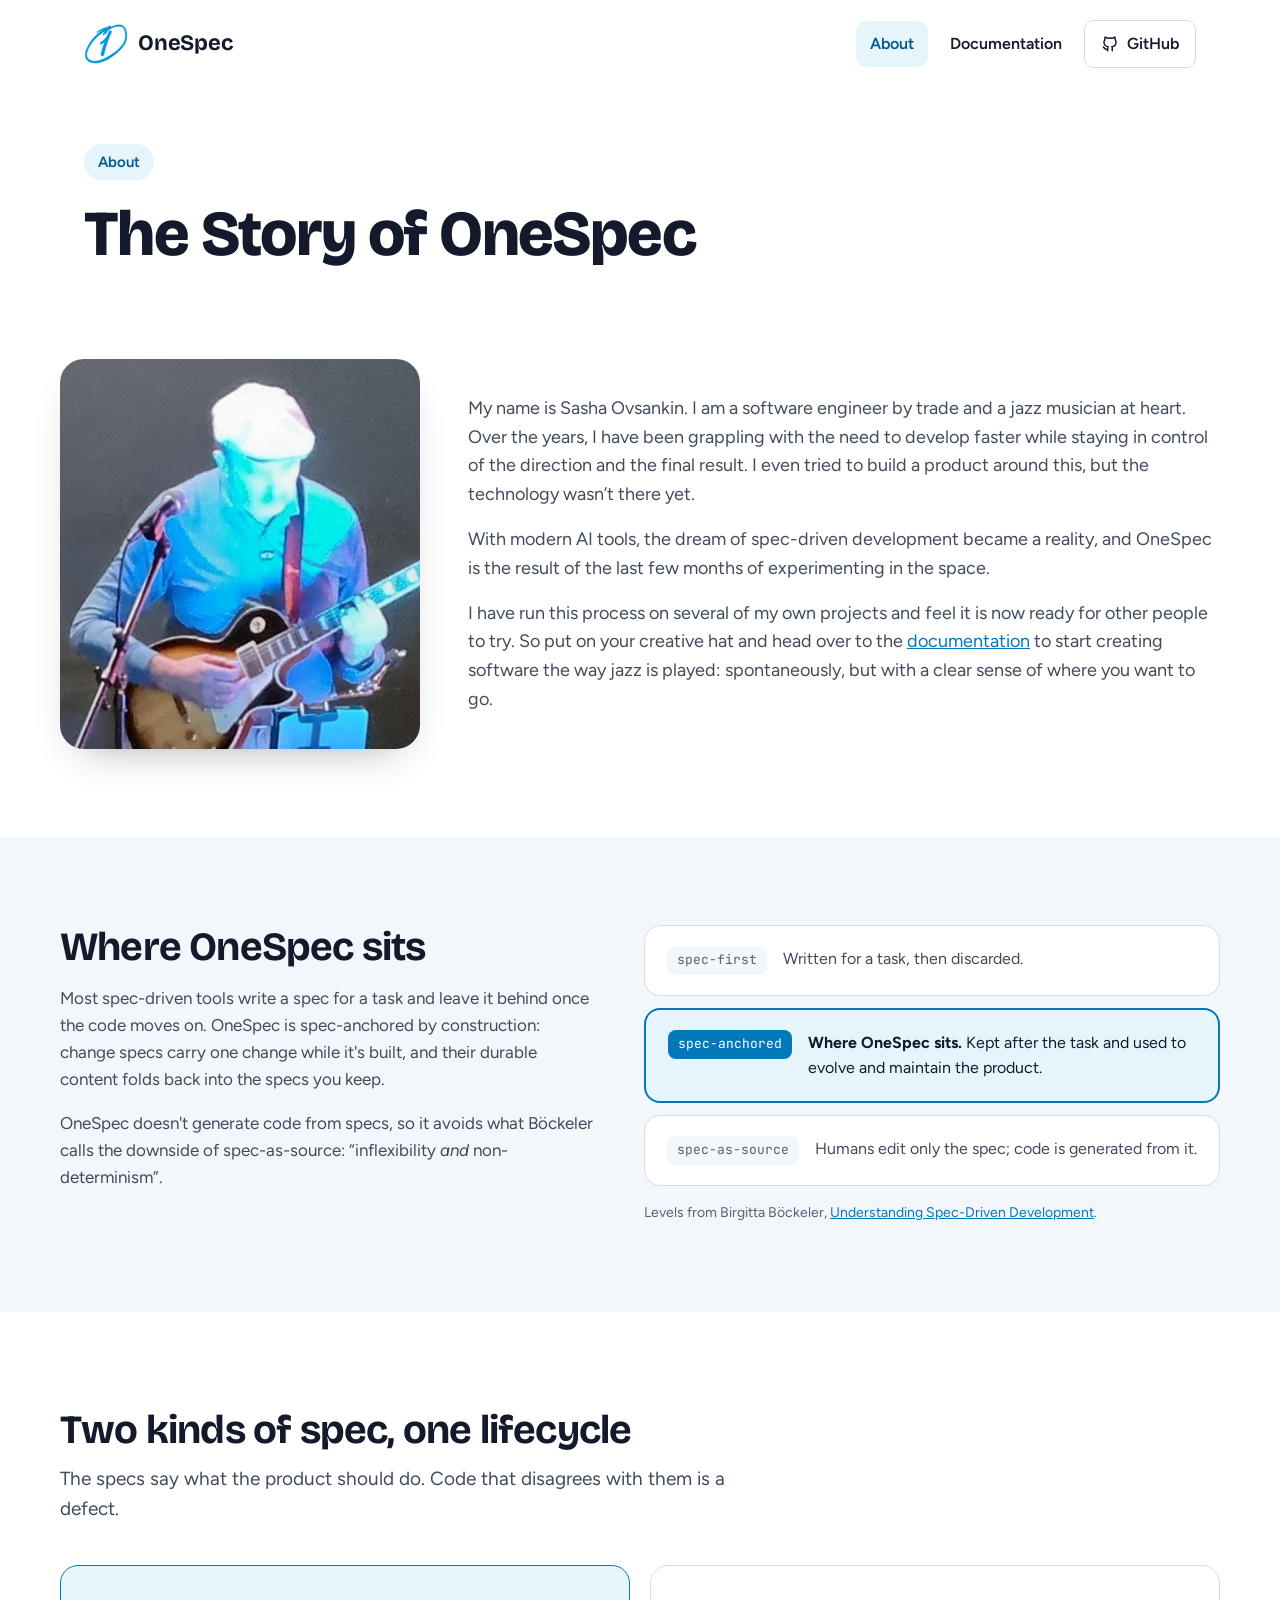
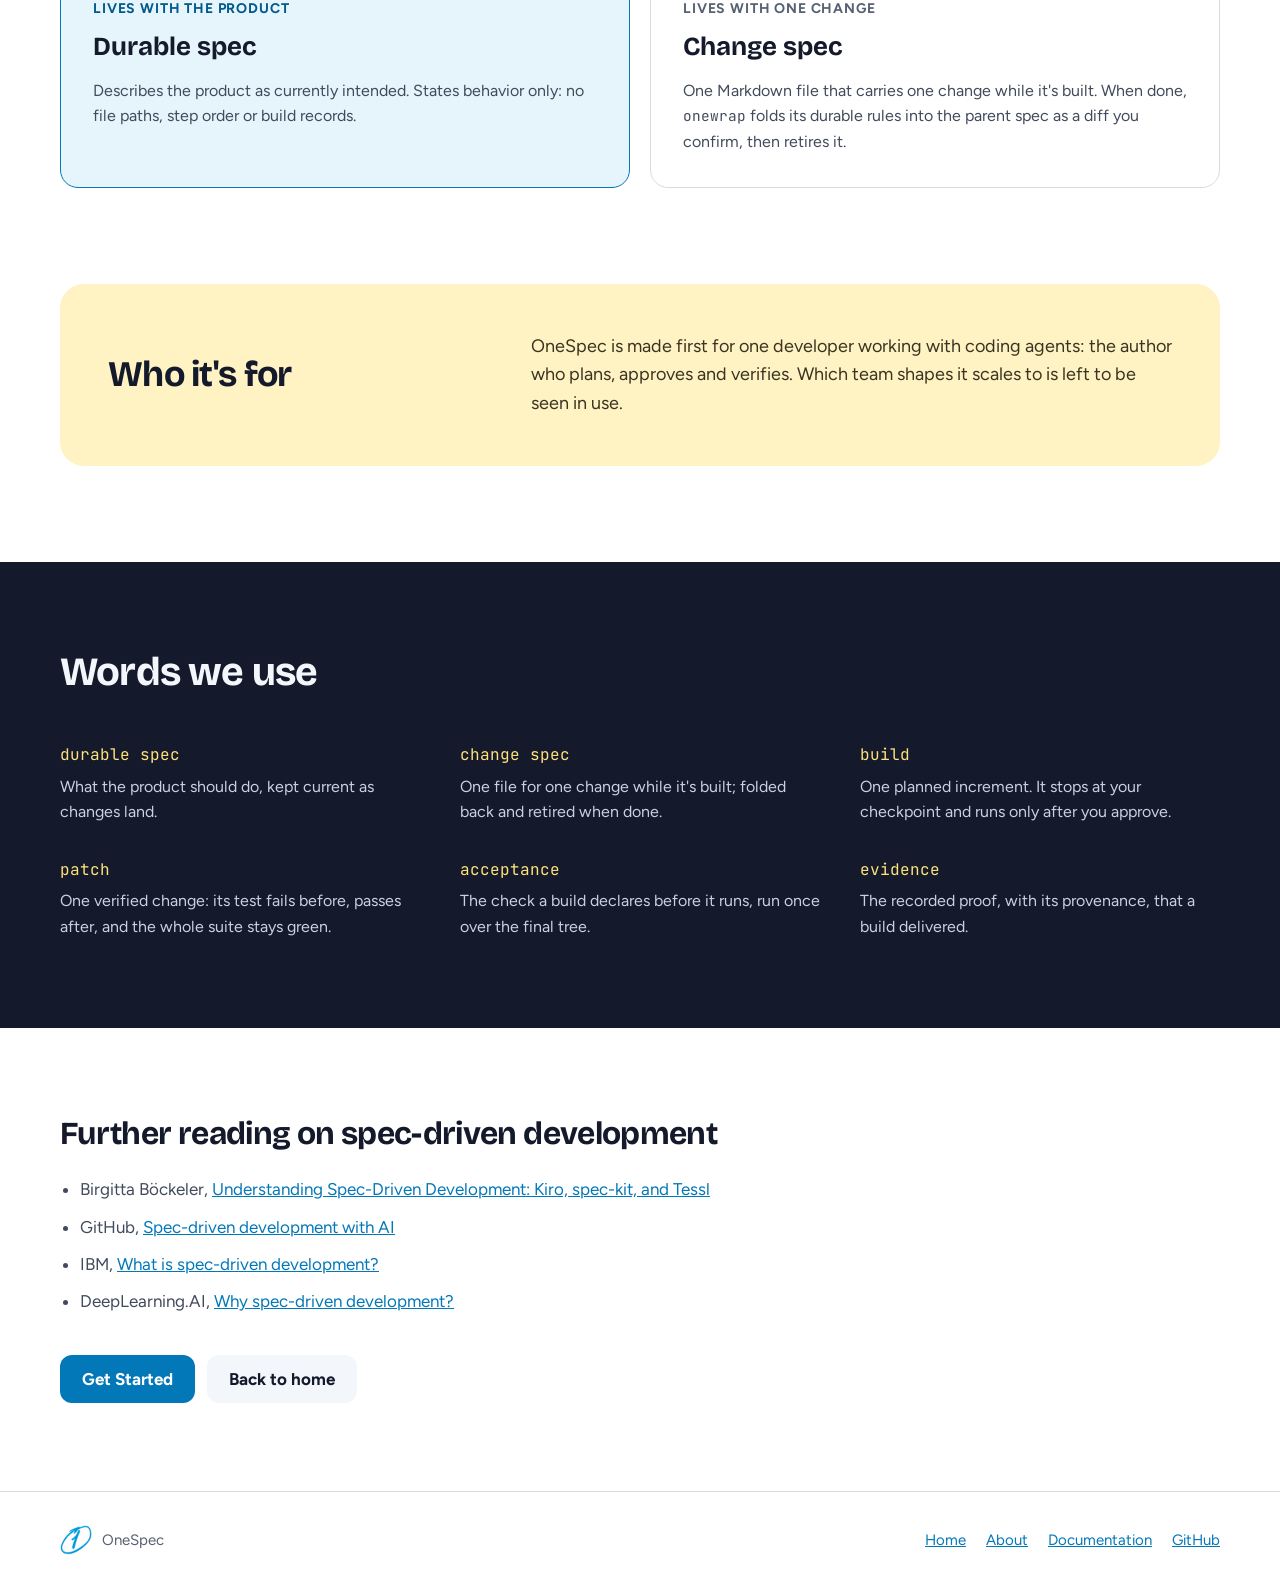
==== about.html @ 34f8f8b8 "Mark onespec/www as a subtree prefix git-subtree-dir: onespec/www" ====
<!doctype html>
<html lang="en">
<head>
<meta charset="utf-8">
<meta name="viewport" content="width=device-width, initial-scale=1">
<title>About — OneSpec</title>
<meta name="description" content="OneSpec is a lightweight spec-driven development toolkit for developers working with coding agents.">
<link rel="icon" href="assets/onespec-logo.svg" type="image/svg+xml">
<link rel="icon" href="favicon.ico" sizes="any">
<link rel="preconnect" href="https://fonts.googleapis.com">
<link href="https://fonts.googleapis.com/css2?family=Bricolage+Grotesque:opsz,wght@12..96,600;12..96,700;12..96,800&amp;family=Figtree:wght@400;500;600;700&amp;family=JetBrains+Mono:wght@500&amp;display=swap" rel="stylesheet">
<style>
body{margin:0;background:#FFFFFF;color:#141A2B;font-family:'Figtree',system-ui,sans-serif;-webkit-font-smoothing:antialiased}
a{color:#0278B8}a:hover{color:#015A8C}
code{font-family:'JetBrains Mono',ui-monospace,monospace;font-size:.9em}
</style>
</head>
<body>
<div style="width: 100%; background: #FFFFFF; font-family: 'Figtree', system-ui, sans-serif; color: #141A2B; font-size: 17px; line-height: 1.6">

<!-- Nav -->
<header style="max-width: 1160px; margin: 0 auto; padding: 20px 24px; box-sizing: border-box; display: flex; flex-wrap: wrap; align-items: center; justify-content: space-between; gap: 16px">
<a href="index.html" style="display: flex; align-items: center; gap: 10px; text-decoration: none; color: #141A2B">
<img src="assets/onespec-logo.svg" alt="" width="44" height="44" style="display: block; width: 44px; height: 44px">
<span style="font-family: 'Bricolage Grotesque', sans-serif; font-weight: 700; font-size: 22px; letter-spacing: -0.01em">OneSpec</span>
</a>
<nav aria-label="Main" style="display: flex; flex-wrap: wrap; align-items: center; gap: 8px">
<a href="about.html" aria-current="page" style="padding: 10px 14px; border-radius: 10px; text-decoration: none; color: #015A8C; background: #E6F4FC; font-weight: 600; font-size: 16px">About</a>
<a href="https://github.com/1spec-driven/onespec/blob/main/docs/user.md" style="padding: 10px 14px; border-radius: 10px; text-decoration: none; color: #141A2B; font-weight: 600; font-size: 16px">Documentation</a>
<a href="https://github.com/1spec-driven/onespec" style="display: inline-flex; align-items: center; gap: 8px; padding: 10px 16px; border-radius: 10px; border: 1.5px solid #D6DCE6; text-decoration: none; color: #141A2B; font-weight: 600; font-size: 16px"><svg aria-hidden="true" width="18" height="18" viewBox="0 0 24 24" fill="none" stroke="currentColor" stroke-width="2" stroke-linecap="round" stroke-linejoin="round"><path d="M9 19c-4.3 1.4-4.3-2.5-6-3m12 5v-3.5c0-1 .1-1.4-.5-2 2.8-.3 5.5-1.4 5.5-6a4.6 4.6 0 0 0-1.3-3.2 4.2 4.2 0 0 0-.1-3.2s-1.1-.3-3.5 1.3a12.3 12.3 0 0 0-6.2 0C6.5 2.8 5.4 3.1 5.4 3.1a4.2 4.2 0 0 0-.1 3.2A4.6 4.6 0 0 0 4 9.5c0 4.6 2.7 5.7 5.5 6-.6.6-.6 1.2-.5 2V21"></path></svg>GitHub</a>
</nav>
</header>

<!-- Intro -->
<section style="max-width: 1160px; margin: 0 auto; padding: 56px 24px 72px; box-sizing: border-box">
<p style="margin: 0 0 20px; display: inline-block; padding: 6px 14px; border-radius: 999px; background: #E6F4FC; color: #015A8C; font-weight: 600; font-size: 15px">About</p>
<h1 style="margin: 0 0 20px; max-width: 16em; font-family: 'Bricolage Grotesque', sans-serif; font-weight: 800; font-size: clamp(40px, 5.2vw, 64px); line-height: 1.05; letter-spacing: -0.025em">The Story of OneSpec</h1>

</section>

<!-- Author -->
<section style="padding: 0 24px 88px">
<div style="max-width: 1160px; margin: 0 auto; display: flex; flex-wrap: wrap; gap: 48px; align-items: center">
<img src="assets/sasha.jpg" alt="Sasha Ovsankin playing guitar on stage" style="flex: 0 1 360px; width: 360px; max-width: 100%; aspect-ratio: 454 / 492; object-fit: cover; border-radius: 24px; box-shadow: 0 18px 40px -24px rgba(20, 26, 43, 0.45)">
<div style="flex: 1 1 420px; min-width: 0">


<p style="margin: 0 0 16px; color: #414B5C; font-size: 18px">My name is Sasha Ovsankin. I am a software engineer by trade and a jazz musician at heart. Over the years, I have been grappling with the need to develop faster while staying in control of the direction and the final result. I even tried to build a product around this, but the technology wasn’t there yet.</p>
<p style="margin: 0 0 16px; color: #414B5C; font-size: 18px">With modern AI tools, the dream of spec-driven development became a reality, and OneSpec is the result of the last few months of experimenting in the space.</p>
<p style="margin: 0; color: #414B5C; font-size: 18px">I have run this process on several of my own projects and feel it is now ready for other people to try. So put on your creative hat and head over to the <a href="https://github.com/1spec-driven/onespec/blob/main/docs/user.md">documentation</a> to start creating software the way jazz is played: spontaneously, but with a clear sense of where you want to go.</p>
</div>
</div>
</section>

<!-- Where it sits -->
<section style="background: #F3F6FB; padding: 88px 24px">
<div style="max-width: 1160px; margin: 0 auto; display: flex; flex-wrap: wrap; gap: 48px">
<div style="flex: 1 1 380px; min-width: 0">
<h2 style="margin: 0 0 16px; font-family: 'Bricolage Grotesque', sans-serif; font-weight: 700; font-size: clamp(30px, 3.6vw, 40px); line-height: 1.1; letter-spacing: -0.02em">Where OneSpec sits</h2>
<p style="margin: 0 0 16px; color: #414B5C">Most spec-driven tools write a spec for a task and leave it behind once the code moves on. OneSpec is spec-anchored by construction: change specs carry one change while it's built, and their durable content folds back into the specs you keep.</p>
<p style="margin: 0; color: #414B5C">OneSpec doesn't generate code from specs, so it avoids what Böckeler calls the downside of spec-as-source: “inflexibility <i>and</i> non-determinism”.</p>
</div>
<div style="flex: 1 1 420px; min-width: 0; display: flex; flex-direction: column; gap: 12px">
<div style="display: flex; gap: 16px; align-items: flex-start; padding: 20px 22px; border-radius: 16px; border: 1.5px solid #D6DCE6; background: #FFFFFF">
<span style="flex: none; font-family: 'JetBrains Mono', monospace; font-size: 13px; padding: 4px 10px; border-radius: 8px; background: #F3F6FB; color: #576174">spec-first</span>
<p style="margin: 0; font-size: 16px; color: #414B5C">Written for a task, then discarded.</p>
</div>
<div style="display: flex; gap: 16px; align-items: flex-start; padding: 20px 22px; border-radius: 16px; border: 2px solid #0278B8; background: #E6F4FC">
<span style="flex: none; font-family: 'JetBrains Mono', monospace; font-size: 13px; padding: 4px 10px; border-radius: 8px; background: #0278B8; color: #FFFFFF">spec-anchored</span>
<p style="margin: 0; font-size: 16px; color: #141A2B"><b>Where OneSpec sits.</b> Kept after the task and used to evolve and maintain the product.</p>
</div>
<div style="display: flex; gap: 16px; align-items: flex-start; padding: 20px 22px; border-radius: 16px; border: 1.5px solid #D6DCE6; background: #FFFFFF">
<span style="flex: none; font-family: 'JetBrains Mono', monospace; font-size: 13px; padding: 4px 10px; border-radius: 8px; background: #F3F6FB; color: #576174">spec-as-source</span>
<p style="margin: 0; font-size: 16px; color: #414B5C">Humans edit only the spec; code is generated from it.</p>
</div>
<p style="margin: 4px 0 0; font-size: 14px; color: #576174">Levels from Birgitta Böckeler, <a href="https://martinfowler.com/articles/exploring-gen-ai/sdd-3-tools.html">Understanding Spec-Driven Development</a>.</p>
</div>
</div>
</section>

<!-- Two kinds of spec -->
<section style="padding: 96px 24px">
<div style="max-width: 1160px; margin: 0 auto">
<h2 style="margin: 0 0 12px; font-family: 'Bricolage Grotesque', sans-serif; font-weight: 700; font-size: clamp(30px, 3.6vw, 40px); line-height: 1.1; letter-spacing: -0.02em">Two kinds of spec, one lifecycle</h2>
<p style="margin: 0 0 40px; max-width: 38em; color: #414B5C; font-size: 19px">The specs say what the product should do. Code that disagrees with them is a defect.</p>
<div style="display: grid; grid-template-columns: repeat(auto-fit, minmax(300px, 1fr)); gap: 20px">
<div style="border-radius: 18px; padding: 32px; background: #E6F4FC; border: 1.5px solid #0278B8">
<p style="margin: 0 0 6px; font-weight: 700; font-size: 14px; letter-spacing: 0.06em; text-transform: uppercase; color: #015A8C">Lives with the product</p>
<h3 style="margin: 0 0 10px; font-family: 'Bricolage Grotesque', sans-serif; font-size: 26px">Durable spec</h3>
<p style="margin: 0; color: #414B5C; font-size: 16px">Describes the product as currently intended. States behavior only: no file paths, step order or build records.</p>
</div>
<div style="border-radius: 18px; padding: 32px; background: #FFFFFF; border: 1.5px solid #D6DCE6">
<p style="margin: 0 0 6px; font-weight: 700; font-size: 14px; letter-spacing: 0.06em; text-transform: uppercase; color: #576174">Lives with one change</p>
<h3 style="margin: 0 0 10px; font-family: 'Bricolage Grotesque', sans-serif; font-size: 26px">Change spec</h3>
<p style="margin: 0; color: #414B5C; font-size: 16px">One Markdown file that carries one change while it's built. When done, <code>onewrap</code> folds its durable rules into the parent spec as a diff you confirm, then retires it.</p>
</div>
</div>
</div>
</section>

<!-- Who it's for -->
<section style="padding: 0 24px 96px">
<div style="max-width: 1160px; margin: 0 auto; border-radius: 24px; background: #FFF3C4; padding: 48px; box-sizing: border-box; display: flex; flex-wrap: wrap; gap: 32px; align-items: center">
<div style="flex: 1 1 280px; min-width: 0">
<h2 style="margin: 0; font-family: 'Bricolage Grotesque', sans-serif; font-weight: 700; font-size: clamp(28px, 3.2vw, 36px); line-height: 1.15; letter-spacing: -0.02em">Who it's for</h2>
</div>
<p style="flex: 2 1 420px; min-width: 0; margin: 0; font-size: 18px; color: #3A3320">OneSpec is made first for one developer working with coding agents: the author who plans, approves and verifies. Which team shapes it scales to is left to be seen in use.</p>
</div>
</section>

<!-- Glossary -->
<section style="background: #141A2B; color: #F3F6FB; padding: 88px 24px">
<div style="max-width: 1160px; margin: 0 auto">
<h2 style="margin: 0 0 48px; font-family: 'Bricolage Grotesque', sans-serif; font-weight: 700; font-size: clamp(30px, 3.6vw, 40px); line-height: 1.1; letter-spacing: -0.02em">Words we use</h2>
<dl style="margin: 0; display: grid; grid-template-columns: repeat(auto-fit, minmax(300px, 1fr)); gap: 32px 40px">
<div>
<dt style="margin: 0 0 6px; font-family: 'JetBrains Mono', monospace; font-size: 16px; color: #FFE27A">durable spec</dt>
<dd style="margin: 0; font-size: 16px; color: #C9D1DE">What the product should do, kept current as changes land.</dd>
</div>
<div>
<dt style="margin: 0 0 6px; font-family: 'JetBrains Mono', monospace; font-size: 16px; color: #FFE27A">change spec</dt>
<dd style="margin: 0; font-size: 16px; color: #C9D1DE">One file for one change while it's built; folded back and retired when done.</dd>
</div>
<div>
<dt style="margin: 0 0 6px; font-family: 'JetBrains Mono', monospace; font-size: 16px; color: #FFE27A">build</dt>
<dd style="margin: 0; font-size: 16px; color: #C9D1DE">One planned increment. It stops at your checkpoint and runs only after you approve.</dd>
</div>
<div>
<dt style="margin: 0 0 6px; font-family: 'JetBrains Mono', monospace; font-size: 16px; color: #FFE27A">patch</dt>
<dd style="margin: 0; font-size: 16px; color: #C9D1DE">One verified change: its test fails before, passes after, and the whole suite stays green.</dd>
</div>
<div>
<dt style="margin: 0 0 6px; font-family: 'JetBrains Mono', monospace; font-size: 16px; color: #FFE27A">acceptance</dt>
<dd style="margin: 0; font-size: 16px; color: #C9D1DE">The check a build declares before it runs, run once over the final tree.</dd>
</div>
<div>
<dt style="margin: 0 0 6px; font-family: 'JetBrains Mono', monospace; font-size: 16px; color: #FFE27A">evidence</dt>
<dd style="margin: 0; font-size: 16px; color: #C9D1DE">The recorded proof, with its provenance, that a build delivered.</dd>
</div>
</dl>
</div>
</section>

<!-- Further reading -->
<section style="padding: 88px 24px">
<div style="max-width: 1160px; margin: 0 auto">
<h2 style="margin: 0 0 24px; font-family: 'Bricolage Grotesque', sans-serif; font-weight: 700; font-size: clamp(26px, 3vw, 32px); line-height: 1.15; letter-spacing: -0.02em">Further reading on spec-driven development</h2>
<ul style="margin: 0 0 40px; padding-left: 20px; display: flex; flex-direction: column; gap: 10px; color: #414B5C">
<li>Birgitta Böckeler, <a href="https://martinfowler.com/articles/exploring-gen-ai/sdd-3-tools.html">Understanding Spec-Driven Development: Kiro, spec-kit, and Tessl</a></li>
<li>GitHub, <a href="https://github.blog/ai-and-ml/generative-ai/spec-driven-development-with-ai-get-started-with-a-new-open-source-toolkit/">Spec-driven development with AI</a></li>
<li>IBM, <a href="https://www.ibm.com/think/topics/spec-driven-development">What is spec-driven development?</a></li>
<li>DeepLearning.AI, <a href="https://learn.deeplearning.ai/courses/spec-driven-development-with-coding-agents/lesson/9i8xmt/why-spec%E2%88%92driven-development%3F">Why spec-driven development?</a></li>
</ul>
<div style="display: flex; flex-wrap: wrap; gap: 12px">
<a href="https://github.com/1spec-driven/onespec" style="display: inline-flex; align-items: center; min-height: 48px; padding: 0 22px; border-radius: 12px; background: #0278B8; color: #FFFFFF; text-decoration: none; font-weight: 700; font-size: 17px">Get Started</a>
<a href="index.html" style="display: inline-flex; align-items: center; min-height: 48px; padding: 0 22px; border-radius: 12px; background: #F3F6FB; color: #141A2B; text-decoration: none; font-weight: 700; font-size: 17px">Back to home</a>
</div>
</div>
</section>

<!-- Footer -->
<footer style="border-top: 1.5px solid #D6DCE6; padding: 32px 24px">
<div style="max-width: 1160px; margin: 0 auto; display: flex; flex-wrap: wrap; align-items: center; justify-content: space-between; gap: 16px; font-size: 15px; color: #576174">
<span style="display: flex; align-items: center; gap: 10px"><img src="assets/onespec-logo.svg" alt="" width="32" height="32" style="display: block; width: 32px; height: 32px">OneSpec</span>
<nav aria-label="Footer" style="display: flex; flex-wrap: wrap; gap: 20px">
<a href="index.html">Home</a>
<a href="about.html">About</a>
<a href="https://github.com/1spec-driven/onespec/blob/main/docs/user.md">Documentation</a>
<a href="https://github.com/1spec-driven/onespec">GitHub</a>
</nav>
</div>
</footer>

</div>
</body>
</html>
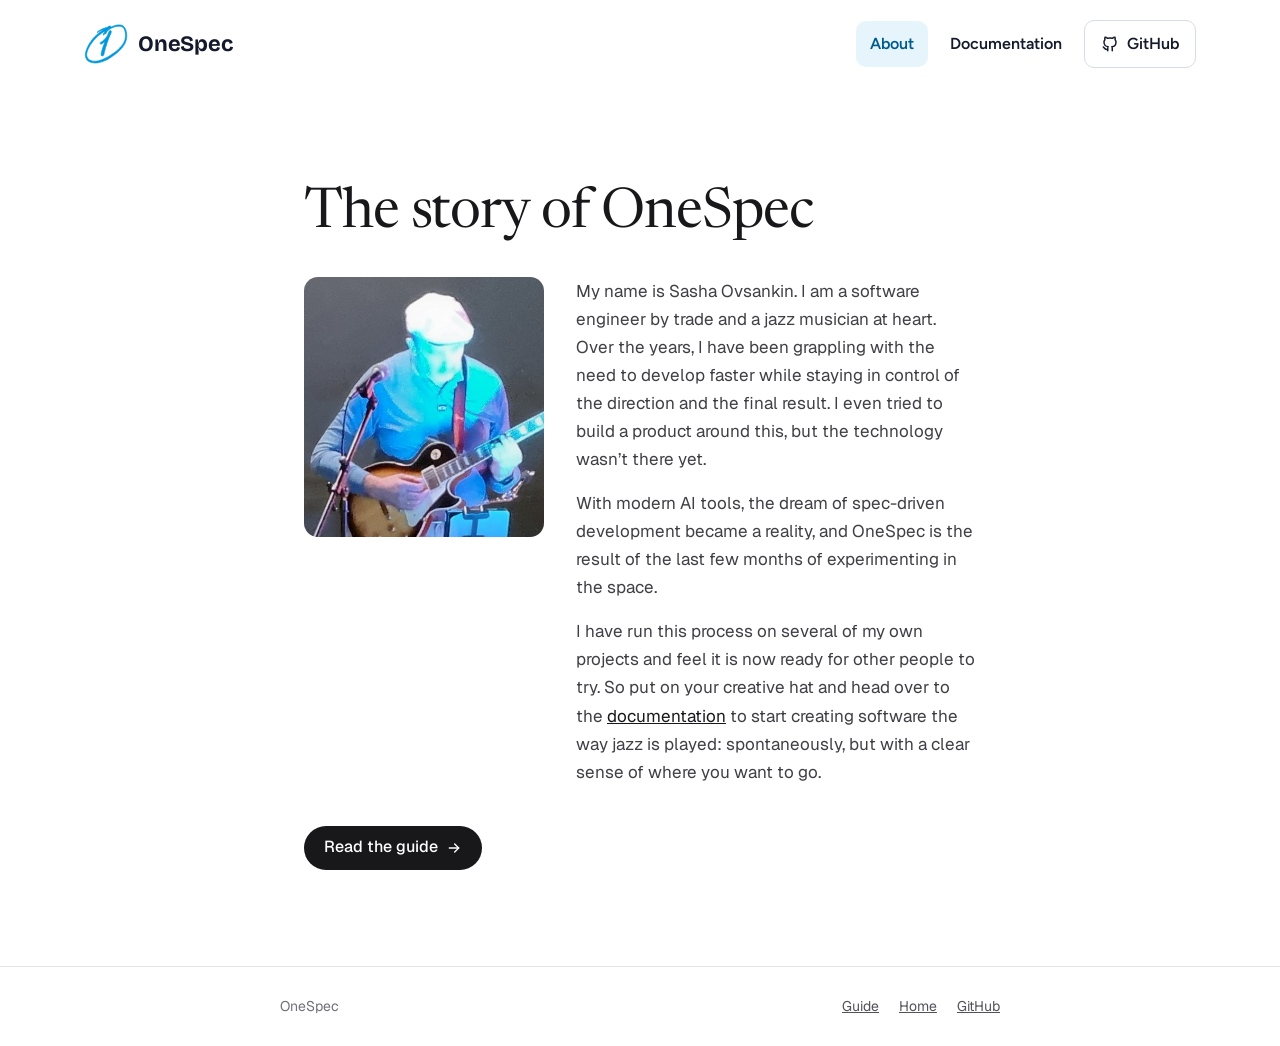
==== commit f7a2f9bb: "Simplified web site Co-Authored-By: Claude Sonnet 5.5 <noreply@anthropic.com>" ====
--- a/about.html
+++ b/about.html
@@ -4,173 +4,49 @@
 <meta charset="utf-8">
 <meta name="viewport" content="width=device-width, initial-scale=1">
 <title>About — OneSpec</title>
-<meta name="description" content="OneSpec is a lightweight spec-driven development toolkit for developers working with coding agents.">
+<meta name="description" content="The story of OneSpec, a lightweight spec workflow for coding with agents.">
 <link rel="icon" href="assets/onespec-logo.svg" type="image/svg+xml">
 <link rel="icon" href="favicon.ico" sizes="any">
 <link rel="preconnect" href="https://fonts.googleapis.com">
-<link href="https://fonts.googleapis.com/css2?family=Bricolage+Grotesque:opsz,wght@12..96,600;12..96,700;12..96,800&amp;family=Figtree:wght@400;500;600;700&amp;family=JetBrains+Mono:wght@500&amp;display=swap" rel="stylesheet">
-<style>
-body{margin:0;background:#FFFFFF;color:#141A2B;font-family:'Figtree',system-ui,sans-serif;-webkit-font-smoothing:antialiased}
-a{color:#0278B8}a:hover{color:#015A8C}
-code{font-family:'JetBrains Mono',ui-monospace,monospace;font-size:.9em}
-</style>
+<link href="https://fonts.googleapis.com/css2?family=Bricolage+Grotesque:opsz,wght@12..96,700&amp;family=Figtree:wght@600&amp;family=Newsreader:opsz,wght@6..72,400;6..72,500&amp;family=Geist:wght@400;500;600&amp;family=Geist+Mono:wght@400;500&amp;display=swap" rel="stylesheet">
+<link rel="stylesheet" href="style.css">
 </head>
 <body>
-<div style="width: 100%; background: #FFFFFF; font-family: 'Figtree', system-ui, sans-serif; color: #141A2B; font-size: 17px; line-height: 1.6">
 
-<!-- Nav -->
-<header style="max-width: 1160px; margin: 0 auto; padding: 20px 24px; box-sizing: border-box; display: flex; flex-wrap: wrap; align-items: center; justify-content: space-between; gap: 16px">
-<a href="index.html" style="display: flex; align-items: center; gap: 10px; text-decoration: none; color: #141A2B">
-<img src="assets/onespec-logo.svg" alt="" width="44" height="44" style="display: block; width: 44px; height: 44px">
-<span style="font-family: 'Bricolage Grotesque', sans-serif; font-weight: 700; font-size: 22px; letter-spacing: -0.01em">OneSpec</span>
-</a>
-<nav aria-label="Main" style="display: flex; flex-wrap: wrap; align-items: center; gap: 8px">
-<a href="about.html" aria-current="page" style="padding: 10px 14px; border-radius: 10px; text-decoration: none; color: #015A8C; background: #E6F4FC; font-weight: 600; font-size: 16px">About</a>
-<a href="https://github.com/1spec-driven/onespec/blob/main/docs/user.md" style="padding: 10px 14px; border-radius: 10px; text-decoration: none; color: #141A2B; font-weight: 600; font-size: 16px">Documentation</a>
-<a href="https://github.com/1spec-driven/onespec" style="display: inline-flex; align-items: center; gap: 8px; padding: 10px 16px; border-radius: 10px; border: 1.5px solid #D6DCE6; text-decoration: none; color: #141A2B; font-weight: 600; font-size: 16px"><svg aria-hidden="true" width="18" height="18" viewBox="0 0 24 24" fill="none" stroke="currentColor" stroke-width="2" stroke-linecap="round" stroke-linejoin="round"><path d="M9 19c-4.3 1.4-4.3-2.5-6-3m12 5v-3.5c0-1 .1-1.4-.5-2 2.8-.3 5.5-1.4 5.5-6a4.6 4.6 0 0 0-1.3-3.2 4.2 4.2 0 0 0-.1-3.2s-1.1-.3-3.5 1.3a12.3 12.3 0 0 0-6.2 0C6.5 2.8 5.4 3.1 5.4 3.1a4.2 4.2 0 0 0-.1 3.2A4.6 4.6 0 0 0 4 9.5c0 4.6 2.7 5.7 5.5 6-.6.6-.6 1.2-.5 2V21"></path></svg>GitHub</a>
+<header class="site-header">
+<a class="brand" href="index.html"><img src="assets/onespec-logo.svg" alt="" width="44" height="44">OneSpec</a>
+<nav class="site-nav" aria-label="Main">
+<a href="about.html" aria-current="page">About</a>
+<a href="https://github.com/1spec-driven/onespec/blob/main/docs/user.md">Documentation</a>
+<a class="github" href="https://github.com/1spec-driven/onespec"><svg aria-hidden="true" width="18" height="18" viewBox="0 0 24 24" fill="none" stroke="currentColor" stroke-width="2" stroke-linecap="round" stroke-linejoin="round"><path d="M9 19c-4.3 1.4-4.3-2.5-6-3m12 5v-3.5c0-1 .1-1.4-.5-2 2.8-.3 5.5-1.4 5.5-6a4.6 4.6 0 0 0-1.3-3.2 4.2 4.2 0 0 0-.1-3.2s-1.1-.3-3.5 1.3a12.3 12.3 0 0 0-6.2 0C6.5 2.8 5.4 3.1 5.4 3.1a4.2 4.2 0 0 0-.1 3.2A4.6 4.6 0 0 0 4 9.5c0 4.6 2.7 5.7 5.5 6-.6.6-.6 1.2-.5 2V21"></path></svg>GitHub</a>
 </nav>
 </header>
 
-<!-- Intro -->
-<section style="max-width: 1160px; margin: 0 auto; padding: 56px 24px 72px; box-sizing: border-box">
-<p style="margin: 0 0 20px; display: inline-block; padding: 6px 14px; border-radius: 999px; background: #E6F4FC; color: #015A8C; font-weight: 600; font-size: 15px">About</p>
-<h1 style="margin: 0 0 20px; max-width: 16em; font-family: 'Bricolage Grotesque', sans-serif; font-weight: 800; font-size: clamp(40px, 5.2vw, 64px); line-height: 1.05; letter-spacing: -0.025em">The Story of OneSpec</h1>
+<main>
 
+<section class="hero story">
+<h1>The story of OneSpec</h1>
+<div class="author">
+<img class="photo" src="assets/sasha.jpg" alt="Sasha Ovsankin playing guitar on stage" width="454" height="492">
+<div>
+<p>My name is Sasha Ovsankin. I am a software engineer by trade and a jazz musician at heart. Over the years, I have been grappling with the need to develop faster while staying in control of the direction and the final result. I even tried to build a product around this, but the technology wasn’t there yet.</p>
+<p>With modern AI tools, the dream of spec-driven development became a reality, and OneSpec is the result of the last few months of experimenting in the space.</p>
+<p>I have run this process on several of my own projects and feel it is now ready for other people to try. So put on your creative hat and head over to the <a href="https://github.com/1spec-driven/onespec/blob/main/docs/user.md">documentation</a> to start creating software the way jazz is played: spontaneously, but with a clear sense of where you want to go.</p>
+</div>
+</div>
+<a class="button" href="https://github.com/1spec-driven/onespec/blob/main/docs/user.md">Read the guide<svg aria-hidden="true" width="16" height="16" viewBox="0 0 24 24" fill="none" stroke="currentColor" stroke-width="2" stroke-linecap="round" stroke-linejoin="round"><path d="M5 12h14"></path><path d="m13 6 6 6-6 6"></path></svg></a>
 </section>
 
-<!-- Author -->
-<section style="padding: 0 24px 88px">
-<div style="max-width: 1160px; margin: 0 auto; display: flex; flex-wrap: wrap; gap: 48px; align-items: center">
-<img src="assets/sasha.jpg" alt="Sasha Ovsankin playing guitar on stage" style="flex: 0 1 360px; width: 360px; max-width: 100%; aspect-ratio: 454 / 492; object-fit: cover; border-radius: 24px; box-shadow: 0 18px 40px -24px rgba(20, 26, 43, 0.45)">
-<div style="flex: 1 1 420px; min-width: 0">
+</main>
 
-
-<p style="margin: 0 0 16px; color: #414B5C; font-size: 18px">My name is Sasha Ovsankin. I am a software engineer by trade and a jazz musician at heart. Over the years, I have been grappling with the need to develop faster while staying in control of the direction and the final result. I even tried to build a product around this, but the technology wasn’t there yet.</p>
-<p style="margin: 0 0 16px; color: #414B5C; font-size: 18px">With modern AI tools, the dream of spec-driven development became a reality, and OneSpec is the result of the last few months of experimenting in the space.</p>
-<p style="margin: 0; color: #414B5C; font-size: 18px">I have run this process on several of my own projects and feel it is now ready for other people to try. So put on your creative hat and head over to the <a href="https://github.com/1spec-driven/onespec/blob/main/docs/user.md">documentation</a> to start creating software the way jazz is played: spontaneously, but with a clear sense of where you want to go.</p>
-</div>
-</div>
-</section>
-
-<!-- Where it sits -->
-<section style="background: #F3F6FB; padding: 88px 24px">
-<div style="max-width: 1160px; margin: 0 auto; display: flex; flex-wrap: wrap; gap: 48px">
-<div style="flex: 1 1 380px; min-width: 0">
-<h2 style="margin: 0 0 16px; font-family: 'Bricolage Grotesque', sans-serif; font-weight: 700; font-size: clamp(30px, 3.6vw, 40px); line-height: 1.1; letter-spacing: -0.02em">Where OneSpec sits</h2>
-<p style="margin: 0 0 16px; color: #414B5C">Most spec-driven tools write a spec for a task and leave it behind once the code moves on. OneSpec is spec-anchored by construction: change specs carry one change while it's built, and their durable content folds back into the specs you keep.</p>
-<p style="margin: 0; color: #414B5C">OneSpec doesn't generate code from specs, so it avoids what Böckeler calls the downside of spec-as-source: “inflexibility <i>and</i> non-determinism”.</p>
-</div>
-<div style="flex: 1 1 420px; min-width: 0; display: flex; flex-direction: column; gap: 12px">
-<div style="display: flex; gap: 16px; align-items: flex-start; padding: 20px 22px; border-radius: 16px; border: 1.5px solid #D6DCE6; background: #FFFFFF">
-<span style="flex: none; font-family: 'JetBrains Mono', monospace; font-size: 13px; padding: 4px 10px; border-radius: 8px; background: #F3F6FB; color: #576174">spec-first</span>
-<p style="margin: 0; font-size: 16px; color: #414B5C">Written for a task, then discarded.</p>
-</div>
-<div style="display: flex; gap: 16px; align-items: flex-start; padding: 20px 22px; border-radius: 16px; border: 2px solid #0278B8; background: #E6F4FC">
-<span style="flex: none; font-family: 'JetBrains Mono', monospace; font-size: 13px; padding: 4px 10px; border-radius: 8px; background: #0278B8; color: #FFFFFF">spec-anchored</span>
-<p style="margin: 0; font-size: 16px; color: #141A2B"><b>Where OneSpec sits.</b> Kept after the task and used to evolve and maintain the product.</p>
-</div>
-<div style="display: flex; gap: 16px; align-items: flex-start; padding: 20px 22px; border-radius: 16px; border: 1.5px solid #D6DCE6; background: #FFFFFF">
-<span style="flex: none; font-family: 'JetBrains Mono', monospace; font-size: 13px; padding: 4px 10px; border-radius: 8px; background: #F3F6FB; color: #576174">spec-as-source</span>
-<p style="margin: 0; font-size: 16px; color: #414B5C">Humans edit only the spec; code is generated from it.</p>
-</div>
-<p style="margin: 4px 0 0; font-size: 14px; color: #576174">Levels from Birgitta Böckeler, <a href="https://martinfowler.com/articles/exploring-gen-ai/sdd-3-tools.html">Understanding Spec-Driven Development</a>.</p>
-</div>
-</div>
-</section>
-
-<!-- Two kinds of spec -->
-<section style="padding: 96px 24px">
-<div style="max-width: 1160px; margin: 0 auto">
-<h2 style="margin: 0 0 12px; font-family: 'Bricolage Grotesque', sans-serif; font-weight: 700; font-size: clamp(30px, 3.6vw, 40px); line-height: 1.1; letter-spacing: -0.02em">Two kinds of spec, one lifecycle</h2>
-<p style="margin: 0 0 40px; max-width: 38em; color: #414B5C; font-size: 19px">The specs say what the product should do. Code that disagrees with them is a defect.</p>
-<div style="display: grid; grid-template-columns: repeat(auto-fit, minmax(300px, 1fr)); gap: 20px">
-<div style="border-radius: 18px; padding: 32px; background: #E6F4FC; border: 1.5px solid #0278B8">
-<p style="margin: 0 0 6px; font-weight: 700; font-size: 14px; letter-spacing: 0.06em; text-transform: uppercase; color: #015A8C">Lives with the product</p>
-<h3 style="margin: 0 0 10px; font-family: 'Bricolage Grotesque', sans-serif; font-size: 26px">Durable spec</h3>
-<p style="margin: 0; color: #414B5C; font-size: 16px">Describes the product as currently intended. States behavior only: no file paths, step order or build records.</p>
-</div>
-<div style="border-radius: 18px; padding: 32px; background: #FFFFFF; border: 1.5px solid #D6DCE6">
-<p style="margin: 0 0 6px; font-weight: 700; font-size: 14px; letter-spacing: 0.06em; text-transform: uppercase; color: #576174">Lives with one change</p>
-<h3 style="margin: 0 0 10px; font-family: 'Bricolage Grotesque', sans-serif; font-size: 26px">Change spec</h3>
-<p style="margin: 0; color: #414B5C; font-size: 16px">One Markdown file that carries one change while it's built. When done, <code>onewrap</code> folds its durable rules into the parent spec as a diff you confirm, then retires it.</p>
-</div>
-</div>
-</div>
-</section>
-
-<!-- Who it's for -->
-<section style="padding: 0 24px 96px">
-<div style="max-width: 1160px; margin: 0 auto; border-radius: 24px; background: #FFF3C4; padding: 48px; box-sizing: border-box; display: flex; flex-wrap: wrap; gap: 32px; align-items: center">
-<div style="flex: 1 1 280px; min-width: 0">
-<h2 style="margin: 0; font-family: 'Bricolage Grotesque', sans-serif; font-weight: 700; font-size: clamp(28px, 3.2vw, 36px); line-height: 1.15; letter-spacing: -0.02em">Who it's for</h2>
-</div>
-<p style="flex: 2 1 420px; min-width: 0; margin: 0; font-size: 18px; color: #3A3320">OneSpec is made first for one developer working with coding agents: the author who plans, approves and verifies. Which team shapes it scales to is left to be seen in use.</p>
-</div>
-</section>
-
-<!-- Glossary -->
-<section style="background: #141A2B; color: #F3F6FB; padding: 88px 24px">
-<div style="max-width: 1160px; margin: 0 auto">
-<h2 style="margin: 0 0 48px; font-family: 'Bricolage Grotesque', sans-serif; font-weight: 700; font-size: clamp(30px, 3.6vw, 40px); line-height: 1.1; letter-spacing: -0.02em">Words we use</h2>
-<dl style="margin: 0; display: grid; grid-template-columns: repeat(auto-fit, minmax(300px, 1fr)); gap: 32px 40px">
-<div>
-<dt style="margin: 0 0 6px; font-family: 'JetBrains Mono', monospace; font-size: 16px; color: #FFE27A">durable spec</dt>
-<dd style="margin: 0; font-size: 16px; color: #C9D1DE">What the product should do, kept current as changes land.</dd>
-</div>
-<div>
-<dt style="margin: 0 0 6px; font-family: 'JetBrains Mono', monospace; font-size: 16px; color: #FFE27A">change spec</dt>
-<dd style="margin: 0; font-size: 16px; color: #C9D1DE">One file for one change while it's built; folded back and retired when done.</dd>
-</div>
-<div>
-<dt style="margin: 0 0 6px; font-family: 'JetBrains Mono', monospace; font-size: 16px; color: #FFE27A">build</dt>
-<dd style="margin: 0; font-size: 16px; color: #C9D1DE">One planned increment. It stops at your checkpoint and runs only after you approve.</dd>
-</div>
-<div>
-<dt style="margin: 0 0 6px; font-family: 'JetBrains Mono', monospace; font-size: 16px; color: #FFE27A">patch</dt>
-<dd style="margin: 0; font-size: 16px; color: #C9D1DE">One verified change: its test fails before, passes after, and the whole suite stays green.</dd>
-</div>
-<div>
-<dt style="margin: 0 0 6px; font-family: 'JetBrains Mono', monospace; font-size: 16px; color: #FFE27A">acceptance</dt>
-<dd style="margin: 0; font-size: 16px; color: #C9D1DE">The check a build declares before it runs, run once over the final tree.</dd>
-</div>
-<div>
-<dt style="margin: 0 0 6px; font-family: 'JetBrains Mono', monospace; font-size: 16px; color: #FFE27A">evidence</dt>
-<dd style="margin: 0; font-size: 16px; color: #C9D1DE">The recorded proof, with its provenance, that a build delivered.</dd>
-</div>
-</dl>
-</div>
-</section>
-
-<!-- Further reading -->
-<section style="padding: 88px 24px">
-<div style="max-width: 1160px; margin: 0 auto">
-<h2 style="margin: 0 0 24px; font-family: 'Bricolage Grotesque', sans-serif; font-weight: 700; font-size: clamp(26px, 3vw, 32px); line-height: 1.15; letter-spacing: -0.02em">Further reading on spec-driven development</h2>
-<ul style="margin: 0 0 40px; padding-left: 20px; display: flex; flex-direction: column; gap: 10px; color: #414B5C">
-<li>Birgitta Böckeler, <a href="https://martinfowler.com/articles/exploring-gen-ai/sdd-3-tools.html">Understanding Spec-Driven Development: Kiro, spec-kit, and Tessl</a></li>
-<li>GitHub, <a href="https://github.blog/ai-and-ml/generative-ai/spec-driven-development-with-ai-get-started-with-a-new-open-source-toolkit/">Spec-driven development with AI</a></li>
-<li>IBM, <a href="https://www.ibm.com/think/topics/spec-driven-development">What is spec-driven development?</a></li>
-<li>DeepLearning.AI, <a href="https://learn.deeplearning.ai/courses/spec-driven-development-with-coding-agents/lesson/9i8xmt/why-spec%E2%88%92driven-development%3F">Why spec-driven development?</a></li>
-</ul>
-<div style="display: flex; flex-wrap: wrap; gap: 12px">
-<a href="https://github.com/1spec-driven/onespec" style="display: inline-flex; align-items: center; min-height: 48px; padding: 0 22px; border-radius: 12px; background: #0278B8; color: #FFFFFF; text-decoration: none; font-weight: 700; font-size: 17px">Get Started</a>
-<a href="index.html" style="display: inline-flex; align-items: center; min-height: 48px; padding: 0 22px; border-radius: 12px; background: #F3F6FB; color: #141A2B; text-decoration: none; font-weight: 700; font-size: 17px">Back to home</a>
-</div>
-</div>
-</section>
-
-<!-- Footer -->
-<footer style="border-top: 1.5px solid #D6DCE6; padding: 32px 24px">
-<div style="max-width: 1160px; margin: 0 auto; display: flex; flex-wrap: wrap; align-items: center; justify-content: space-between; gap: 16px; font-size: 15px; color: #576174">
-<span style="display: flex; align-items: center; gap: 10px"><img src="assets/onespec-logo.svg" alt="" width="32" height="32" style="display: block; width: 32px; height: 32px">OneSpec</span>
-<nav aria-label="Footer" style="display: flex; flex-wrap: wrap; gap: 20px">
+<footer class="site-footer"><div>
+<span>OneSpec</span>
+<nav aria-label="Footer">
+<a href="https://github.com/1spec-driven/onespec/blob/main/docs/user.md">Guide</a>
 <a href="index.html">Home</a>
-<a href="about.html">About</a>
-<a href="https://github.com/1spec-driven/onespec/blob/main/docs/user.md">Documentation</a>
 <a href="https://github.com/1spec-driven/onespec">GitHub</a>
 </nav>
-</div>
-</footer>
+</div></footer>
 
-</div>
 </body>
 </html>
--- a/style.css
+++ b/style.css
@@ -0,0 +1,54 @@
+body{margin:0;background:#FFFFFF;color:#18181B;font-family:'Geist',system-ui,sans-serif;font-size:17px;line-height:1.65;-webkit-font-smoothing:antialiased}
+a{color:#18181B}a:hover{color:#0278B8}
+code{font-family:'Geist Mono',ui-monospace,monospace;font-size:.88em;background:#F4F4F5;padding:2px 6px;border-radius:6px}
+p{margin:0 0 16px}p:last-child{margin-bottom:0}
+
+/* Header and footer */
+.site-header{max-width:1160px;margin:0 auto;padding:20px 24px;box-sizing:border-box;display:flex;flex-wrap:wrap;align-items:center;justify-content:space-between;gap:16px}
+.brand{display:flex;align-items:center;gap:10px;text-decoration:none;color:#141A2B;font-family:'Bricolage Grotesque',sans-serif;font-weight:700;font-size:22px;letter-spacing:-0.01em}
+.brand img{display:block;width:44px;height:44px}
+.site-nav{display:flex;flex-wrap:wrap;align-items:center;gap:8px;font-family:'Figtree',system-ui,sans-serif}
+.site-nav a{padding:10px 14px;border-radius:10px;text-decoration:none;color:#141A2B;font-weight:600;font-size:16px}
+.site-nav a[aria-current="page"]{color:#015A8C;background:#E6F4FC}
+.site-nav .github{display:inline-flex;align-items:center;gap:8px;padding:10px 16px;border:1.5px solid #D6DCE6}
+.site-footer{border-top:1px solid #E4E4E7;padding:28px 24px}
+.site-footer>div{max-width:720px;margin:0 auto;display:flex;flex-wrap:wrap;align-items:center;justify-content:space-between;gap:16px;font-size:14px;color:#71717A}
+.site-footer nav{display:flex;flex-wrap:wrap;gap:20px}
+.site-footer a{color:#52525B}
+
+/* Page column and sections */
+main{max-width:720px;margin:0 auto;padding:0 24px;box-sizing:border-box}
+section{padding:48px 0;border-top:1px solid #E4E4E7}
+section.hero{padding:96px 0 72px;border-top:none}
+section:last-child{padding-bottom:96px}
+h1{margin:0 0 24px;font-family:'Newsreader',Georgia,serif;font-weight:400;font-size:clamp(38px,5.4vw,56px);line-height:1.08;letter-spacing:-0.02em}
+h2{margin:0 0 28px;font-family:'Newsreader',Georgia,serif;font-weight:500;font-size:32px;line-height:1.2;letter-spacing:-0.01em}
+h2:has(+ .intro){margin-bottom:8px}
+.intro{margin-bottom:28px;color:#52525B}
+.lead{margin-bottom:32px;font-size:19px;color:#3F3F46}
+.closing{margin-bottom:28px;color:#3F3F46}
+
+/* Install command; the prompt is generated so it is not copied with the command */
+.install{margin:0;padding:16px 20px;border-radius:12px;background:#F4F4F5;border:1px solid #E4E4E7;overflow-x:auto;font-family:'Geist Mono',ui-monospace,monospace;font-size:15px;line-height:1.5}
+.install::before{content:"$ ";color:#71717A}
+
+/* Titled points and numbered steps */
+.points,.steps{margin:0 0 32px;padding:0;list-style:none;display:flex;flex-direction:column;gap:24px}
+.points:last-child,.steps:last-child{margin-bottom:0}
+.points h3,.steps h3{margin:0 0 4px;font:inherit;font-weight:600}
+.points p,.steps p{margin:0;color:#52525B}
+.steps{counter-reset:step}
+.steps li{counter-increment:step;display:flex;gap:16px}
+.steps li::before{content:counter(step);flex:none;width:28px;height:28px;margin-top:1px;border-radius:50%;border:1px solid #D4D4D8;display:flex;align-items:center;justify-content:center;font-size:14px;font-weight:500;color:#52525B}
+
+/* Button */
+.button{display:inline-flex;align-items:center;gap:8px;min-height:44px;padding:0 20px;border-radius:999px;background:#18181B;color:#FFFFFF;text-decoration:none;font-weight:500;font-size:16px}
+.button:hover{color:#FFFFFF;background:#3F3F46}
+
+/* About page */
+.story h1{margin-bottom:32px}
+.story p{color:#3F3F46}
+/* Photo at or below its 454 px native width so it stays sharp; text wraps under it on phones */
+.author{display:flex;flex-wrap:wrap;gap:32px;align-items:flex-start;margin-bottom:40px}
+.author>div{flex:1 1 300px;min-width:0}
+.photo{display:block;flex:0 1 240px;width:240px;max-width:100%;height:auto;border-radius:14px}
